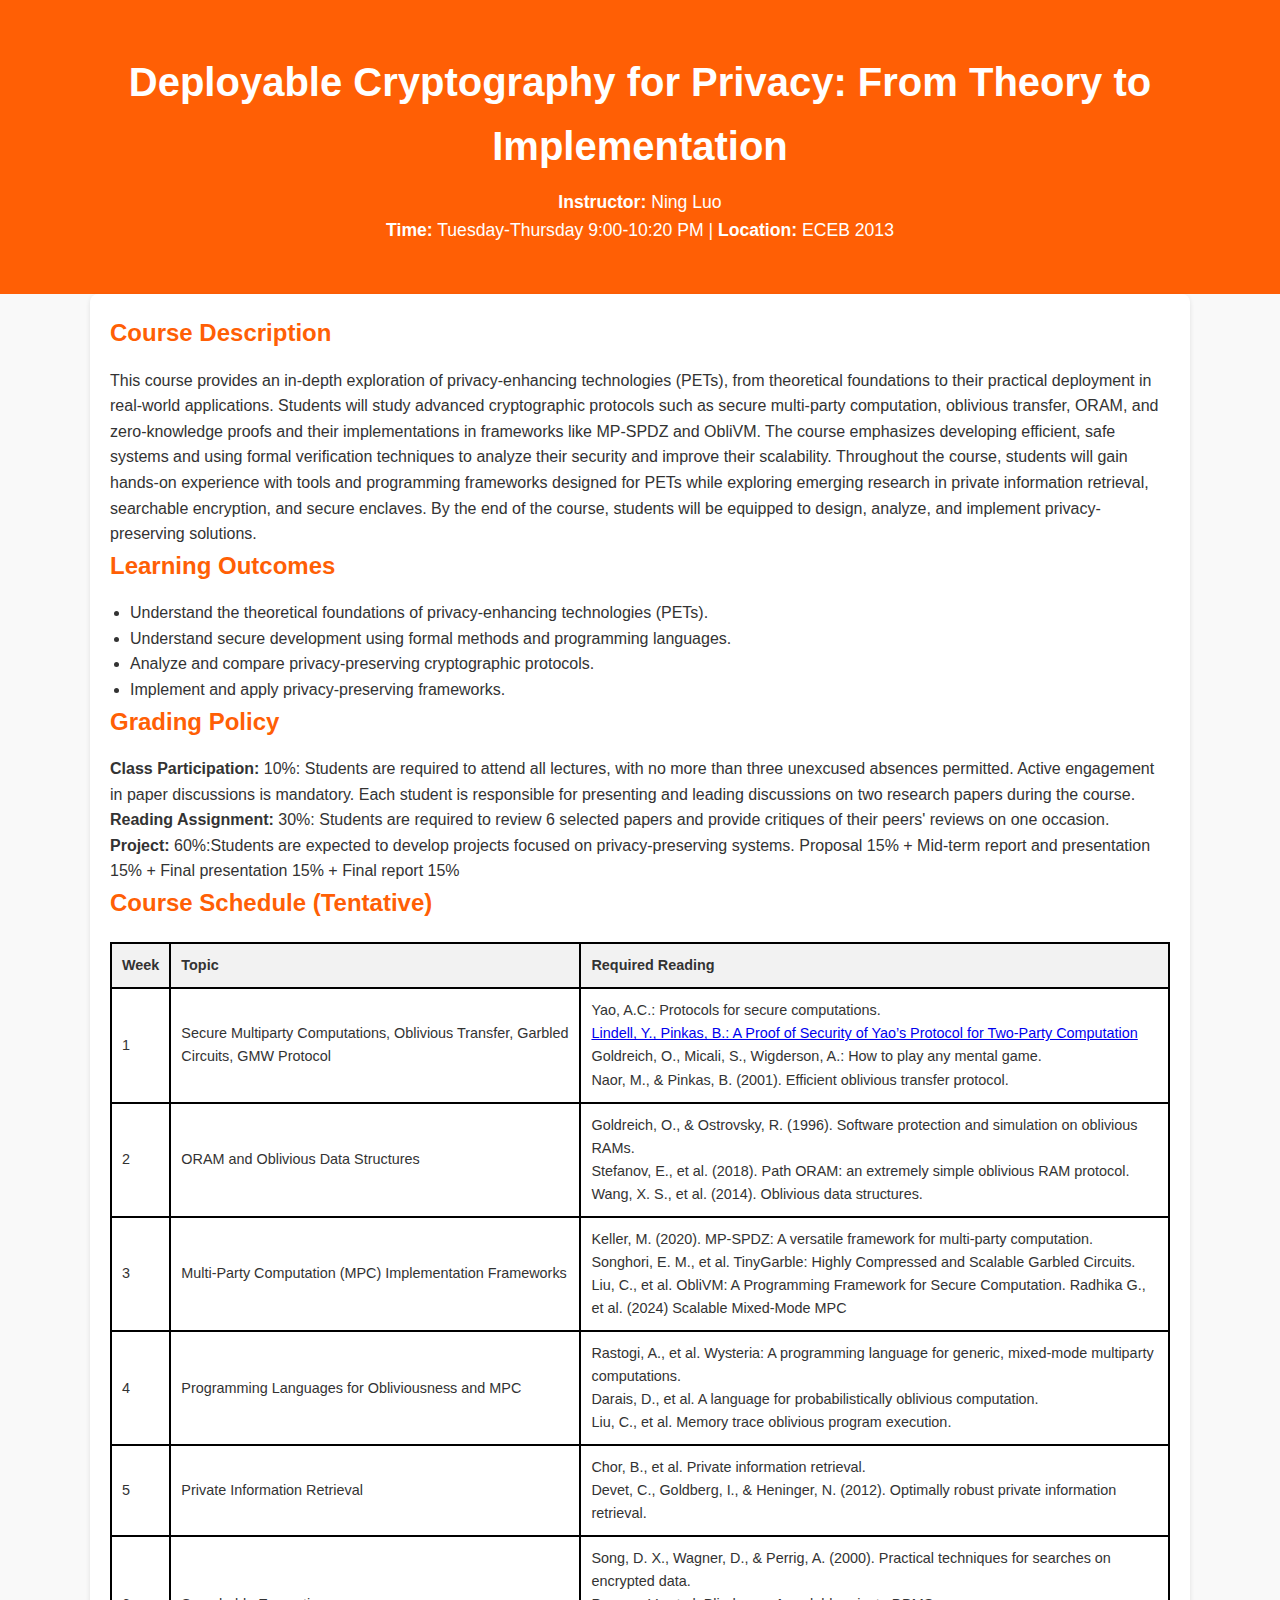
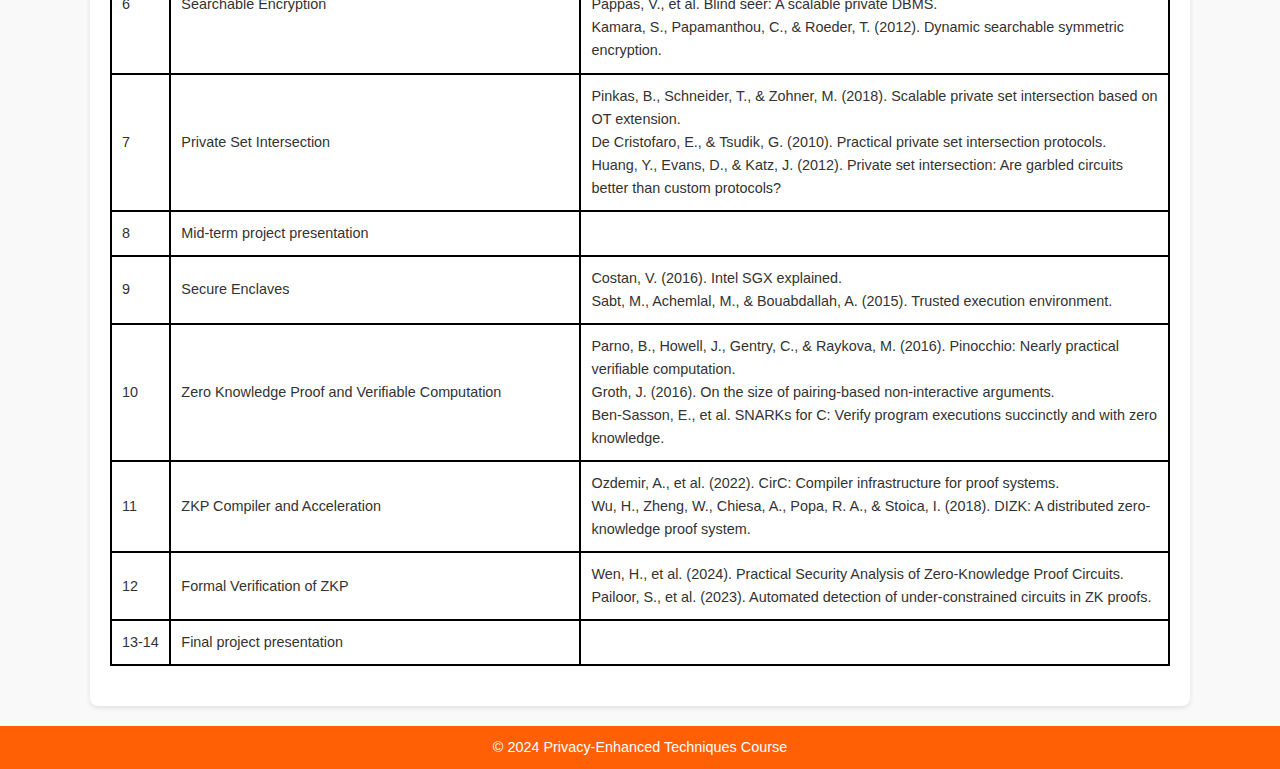
==== ece598/index.html @ b6d5e803 "paper" ====
<!DOCTYPE html>
<html lang="en">
<head>
    <meta charset="UTF-8">
    <meta name="viewport" content="width=device-width, initial-scale=1.0">
    <meta http-equiv="X-UA-Compatible" content="ie=edge">
    <title>Deployable Cryptography for Privacy: From Theory to Implementation</title>
    <style>
        * {
            margin: 0;
            padding: 0;
            box-sizing: border-box;
        }

        body {
            font-family: 'Roboto', sans-serif;
            background-color: #f9f9f9;
            line-height: 1.6;
            color: #333;
        }

        .container {
            max-width: 1100px;
            margin: auto;
            padding: 20px;
        }

        header {
            background-color: #FF5F05;
            color: #fff;
            padding: 30px 0;
            text-align: center;
        }

        header h1 {
            font-size: 2.5rem;
            margin-bottom: 10px;
        }

        header p {
            font-size: 1.1rem;
        }

        main {
            background: #fff;
            border-radius: 8px;
            box-shadow: 0px 2px 5px rgba(0, 0, 0, 0.1);
            padding: 20px;
            margin-top: 20px;
        }

        h2 {
            color: #FF5F05;
            margin-bottom: 15px;
        }

        ul {
            list-style-type: disc;
            margin-left: 20px;
        }

        .grading-scale {
            list-style-type: none;
        }

        .grading-scale li {
            font-weight: 500;
            margin-bottom: 5px;
        }

        table {
            width: 100%;
            border-collapse: collapse;
            margin: 20px 0;
            font-size: 0.9rem;
            border: 2px solid #000;
        }

        table th, table td {
            padding: 10px;
            text-align: left;
            border: 2px solid #000;
        }

        table th {
            background-color: #f2f2f2;
            font-weight: 700;
        }

        table tr:hover {
            background-color: #f9f9f9;
        }

        footer {
            background-color: #FF5F05;
            color: #fff;
            text-align: center;
            padding: 10px 0;
            margin-top: 20px;
        }

        footer p {
            margin: 0;
            font-size: 0.9rem;
        }
    </style>
</head>
<body>
    <header>
        <div class="container">
            <h1>Deployable Cryptography for Privacy: From Theory to Implementation</h1>
            <p><strong>Instructor:</strong> Ning Luo</p>
            <p><strong>Time:</strong> Tuesday-Thursday  9:00-10:20 PM | <strong>Location:</strong> ECEB 2013</p>
        </div>
    </header>

    <main class="container">
        <section class="description">
            <h2>Course Description</h2>
            <p>This course provides an in-depth exploration of privacy-enhancing technologies (PETs), from theoretical foundations to their practical deployment in real-world applications. Students will study advanced cryptographic protocols such as secure multi-party computation, oblivious transfer, ORAM, and zero-knowledge proofs and their implementations in frameworks like MP-SPDZ and ObliVM. The course emphasizes developing efficient, safe systems and using formal verification techniques to analyze their security and improve their scalability. Throughout the course, students will gain hands-on experience with tools and programming frameworks designed for PETs while exploring emerging research in private information retrieval, searchable encryption, and secure enclaves. By the end of the course, students will be equipped to design, analyze, and implement privacy-preserving solutions. </p>
        </section>

        <section class="learning-outcomes">
            <h2>Learning Outcomes</h2>
            <ul>
                <li>Understand the theoretical foundations of privacy-enhancing technologies (PETs).</li>
                <li>Understand secure development using formal methods and programming languages.</li>
                <li>Analyze and compare privacy-preserving cryptographic protocols.</li>
                <li>Implement and apply privacy-preserving frameworks.</li>
            </ul>
        </section>

        <section class="grading">
            <!-- 
            <ul class="grading-scale">
                <li><strong>A:</strong> ≥ 90%</li>
                <li><strong>B:</strong> 80% - 89%</li>
                <li><strong>C:</strong> 70% - 79%</li>
                <li><strong>D:</strong> 60% - 69%</li>
                <li><strong>F:</strong> &lt; 60%</li>
            </ul> -->
            <h2>Grading Policy</h2>
            <p><strong>Class Participation:</strong> 10%: Students are required to attend all lectures, with no more than three unexcused absences permitted. Active engagement in paper discussions is mandatory. Each student is responsible for presenting and leading discussions on two research papers during the course. <br>
            <strong>Reading Assignment:</strong> 30%: Students are required to review 6 selected papers and provide critiques of their peers' reviews on one occasion. <br>
            <strong>Project:</strong> 60%:Students are expected to develop projects focused on privacy-preserving systems. Proposal 15% + Mid-term report and presentation 15% + Final presentation 15% + Final report 15%<br>
            <!-- <strong>:</strong> 20%</p> -->
        </section>

        <section class="schedule">
            <h2>Course Schedule (Tentative)</h2>
            <table>
                <thead>
                    <tr>
                        <th>Week</th>
                        <th>Topic</th>
                        <th>Required Reading</th>
                    </tr>
                </thead>
                <tbody>
                    <tr>
                        <td>1</td>
                        <td>Secure Multiparty Computations, Oblivious Transfer, Garbled Circuits, GMW Protocol</td>
                        <td> 
                            Yao, A.C.: Protocols for secure computations.<br>
                           <a href="https://link.springer.com/article/10.1007/s00145-008-9036-8#citeas">  Lindell, Y., Pinkas, B.: A Proof of Security of Yao’s Protocol for Two-Party Computation </a> <br>
                            Goldreich, O., Micali, S., Wigderson, A.: How to play any mental game.<br>
                            Naor, M., & Pinkas, B. (2001). Efficient oblivious transfer protocol.
                        </td>
                    </tr>
                    <tr>
                        <td>2</td>
                        <td>ORAM and Oblivious Data Structures</td>
                        <td>
                            Goldreich, O., & Ostrovsky, R. (1996). Software protection and simulation on oblivious RAMs.<br>
                            Stefanov, E., et al. (2018). Path ORAM: an extremely simple oblivious RAM protocol.<br>
                            Wang, X. S., et al. (2014). Oblivious data structures.
                        </td>
                    </tr>
                    <tr>
                        <td>3</td>
                        <td>Multi-Party Computation (MPC) Implementation Frameworks</td>
                        <td>
                            Keller, M. (2020). MP-SPDZ: A versatile framework for multi-party computation.<br>
                            Songhori, E. M., et al. TinyGarble: Highly Compressed and Scalable Garbled Circuits.<br>
                            Liu, C., et al. ObliVM: A Programming Framework for Secure Computation.
                            Radhika G., et al. (2024) Scalable Mixed-Mode MPC

                        </td>
                    </tr>
                    <tr>
                        <td>4</td>
                        <td>Programming Languages for Obliviousness and MPC</td>
                        <td>
                            Rastogi, A., et al. Wysteria: A programming language for generic, mixed-mode multiparty computations.<br>
                            Darais, D., et al. A language for probabilistically oblivious computation.<br>
                            Liu, C., et al. Memory trace oblivious program execution.
                        </td>
                    </tr>
                    <tr>
                        <td>5</td>
                        <td>Private Information Retrieval</td>
                        <td>
                            Chor, B., et al. Private information retrieval.<br>
                            Devet, C., Goldberg, I., & Heninger, N. (2012). Optimally robust private information retrieval.
                        </td>
                    </tr>
                    <tr>
                        <td>6</td>
                        <td>Searchable Encryption</td>
                        <td>
                            Song, D. X., Wagner, D., & Perrig, A. (2000). Practical techniques for searches on encrypted data.<br>
                            Pappas, V., et al. Blind seer: A scalable private DBMS.<br>
                            Kamara, S., Papamanthou, C., & Roeder, T. (2012). Dynamic searchable symmetric encryption.
                        </td>
                    </tr>
                    <tr>
                        <td>7</td>
                        <td>Private Set Intersection</td>
                        <td>
                            Pinkas, B., Schneider, T., & Zohner, M. (2018). Scalable private set intersection based on OT extension.<br>
                            De Cristofaro, E., & Tsudik, G. (2010). Practical private set intersection protocols.<br>
                            Huang, Y., Evans, D., & Katz, J. (2012). Private set intersection: Are garbled circuits better than custom protocols?
                        </td>
                    </tr>
                    <tr>
                        <td>8</td>
                        <td>Mid-term project presentation</td>
                        <td></td>
                    </tr>
                    <tr>
                        <td>9</td>
                        <td>Secure Enclaves</td>
                        <td>
                            Costan, V. (2016). Intel SGX explained.<br>
                            Sabt, M., Achemlal, M., & Bouabdallah, A. (2015). Trusted execution environment.
                        </td>
                    </tr>
                    <tr>
                        <td>10</td>
                        <td>Zero Knowledge Proof and Verifiable Computation</td>
                        <td>
                            Parno, B., Howell, J., Gentry, C., & Raykova, M. (2016). Pinocchio: Nearly practical verifiable computation.<br>
                            Groth, J. (2016). On the size of pairing-based non-interactive arguments.<br>
                            Ben-Sasson, E., et al. SNARKs for C: Verify program executions succinctly and with zero knowledge.
                        </td>
                    </tr>
                    <tr>
                        <td>11</td>
                        <td>ZKP Compiler and Acceleration</td>
                        <td>
                            Ozdemir, A., et al. (2022). CirC: Compiler infrastructure for proof systems.<br>
                            Wu, H., Zheng, W., Chiesa, A., Popa, R. A., & Stoica, I. (2018). DIZK: A distributed zero-knowledge proof system.
                        </td>
                    </tr>
                    <tr>
                        <td>12</td>
                        <td>Formal Verification of ZKP</td>
                        <td>
                            Wen, H., et al. (2024). Practical Security Analysis of Zero-Knowledge Proof Circuits.<br>
                            Pailoor, S., et al. (2023). Automated detection of under-constrained circuits in ZK proofs.
                        </td>
                    </tr>
                    <tr>
                        <td>13-14</td>
                        <td>Final project presentation</td>
                        <td></td>
                    </tr>
                </tbody>
            </table>
        </section>
    </main>

    <footer>
        <p>&copy; 2024 Privacy-Enhanced Techniques Course</p>
    </footer>
</body>
</html>
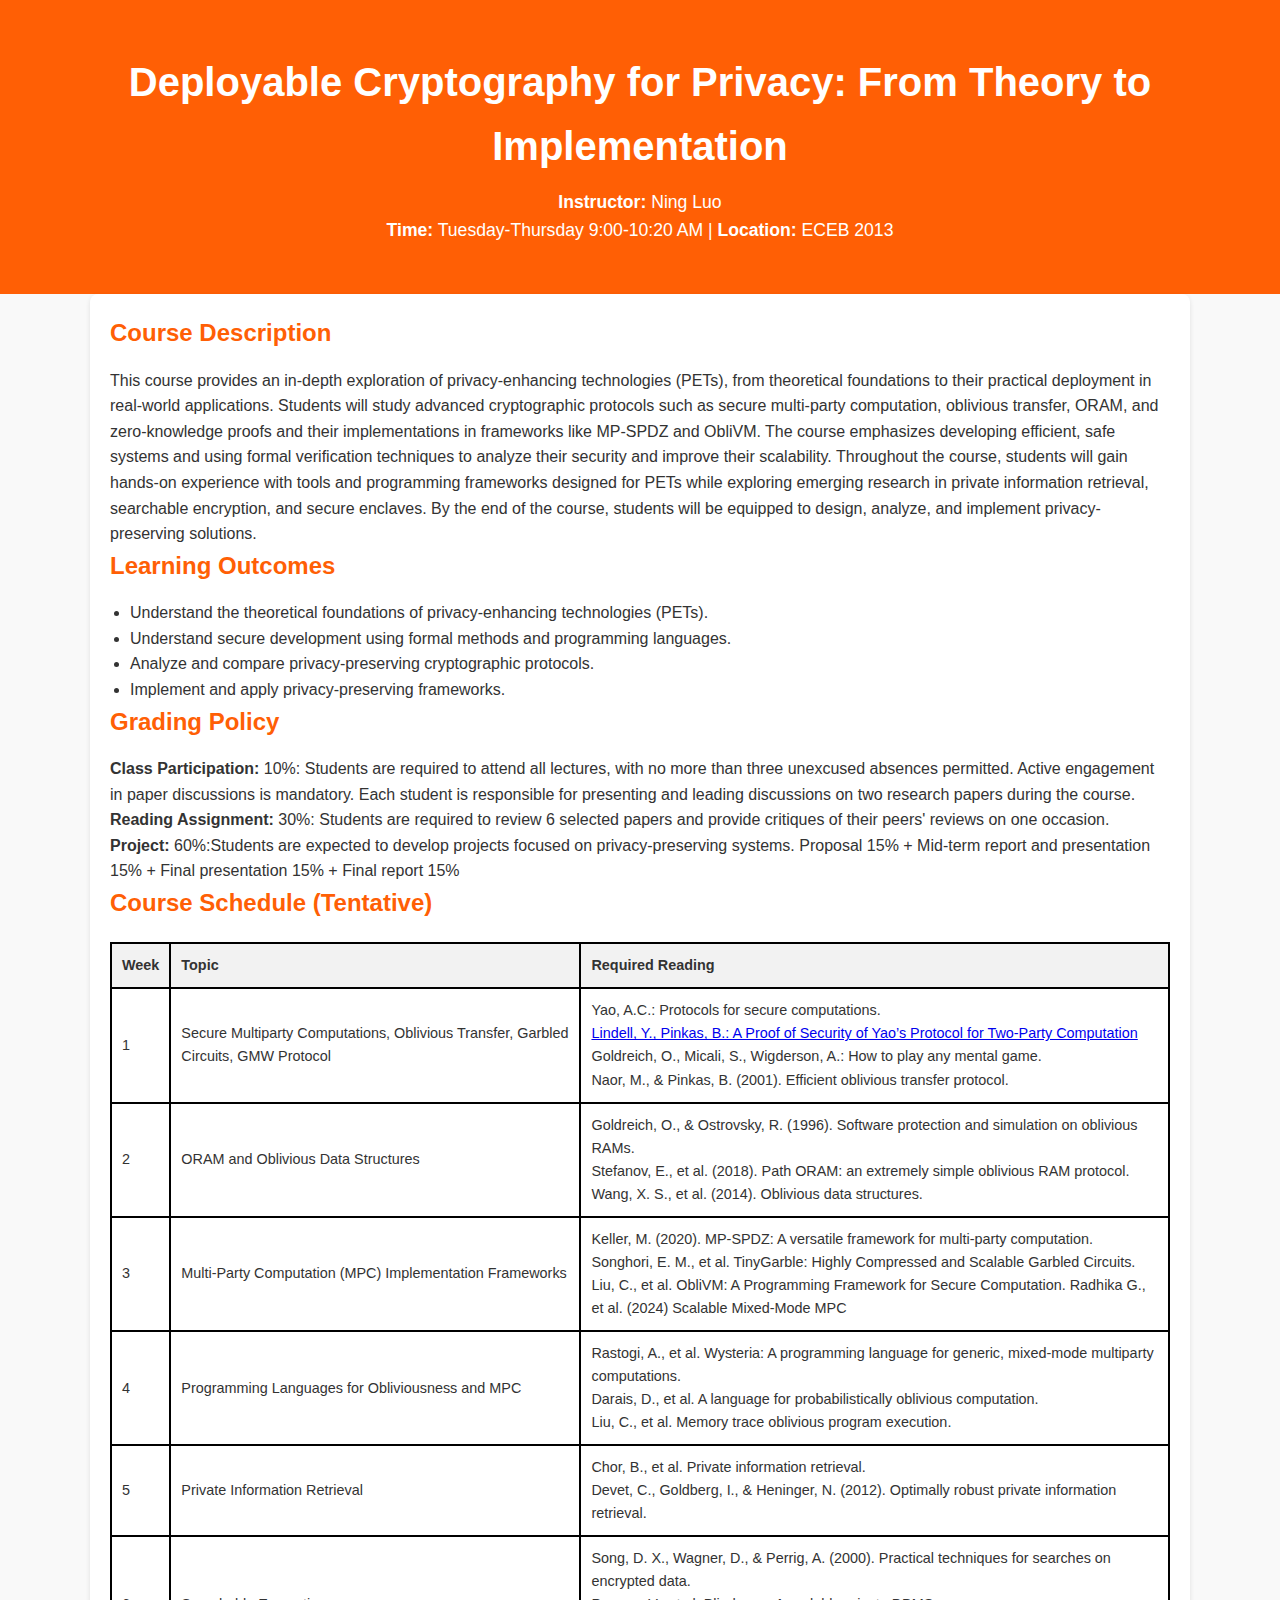
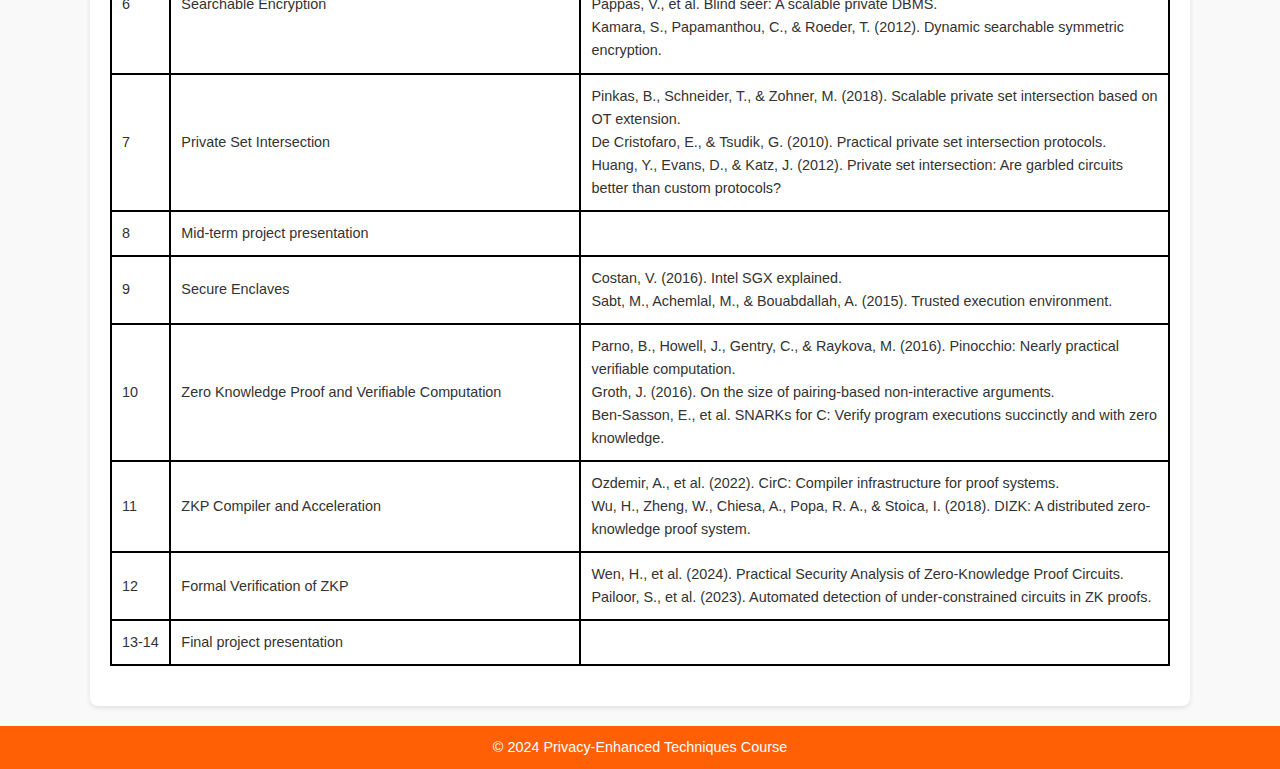
==== commit 6786bfc6: "time" ====
--- a/ece598/index.html
+++ b/ece598/index.html
@@ -110,7 +110,7 @@
         <div class="container">
             <h1>Deployable Cryptography for Privacy: From Theory to Implementation</h1>
             <p><strong>Instructor:</strong> Ning Luo</p>
-            <p><strong>Time:</strong> Tuesday-Thursday  9:00-10:20 PM | <strong>Location:</strong> ECEB 2013</p>
+            <p><strong>Time:</strong> Tuesday-Thursday  9:00-10:20 AM | <strong>Location:</strong> ECEB 2013</p>
         </div>
     </header>
 
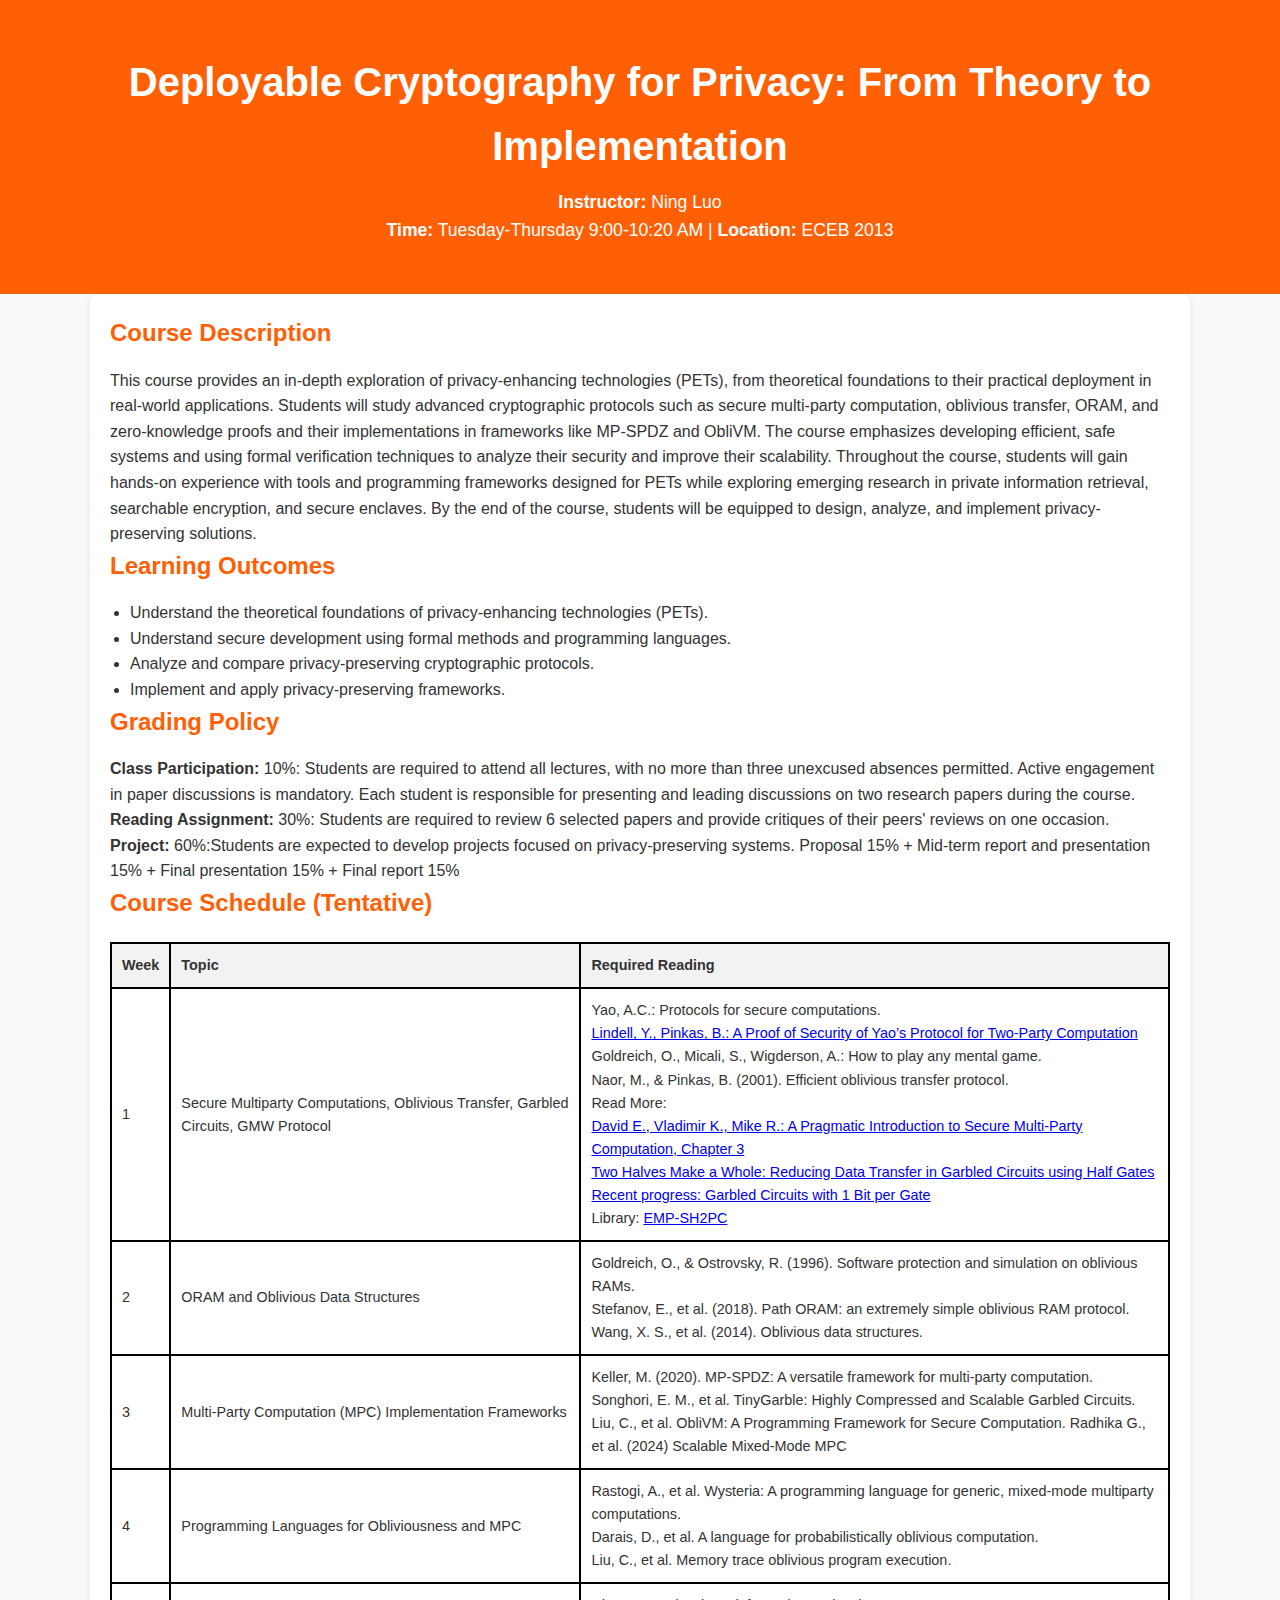
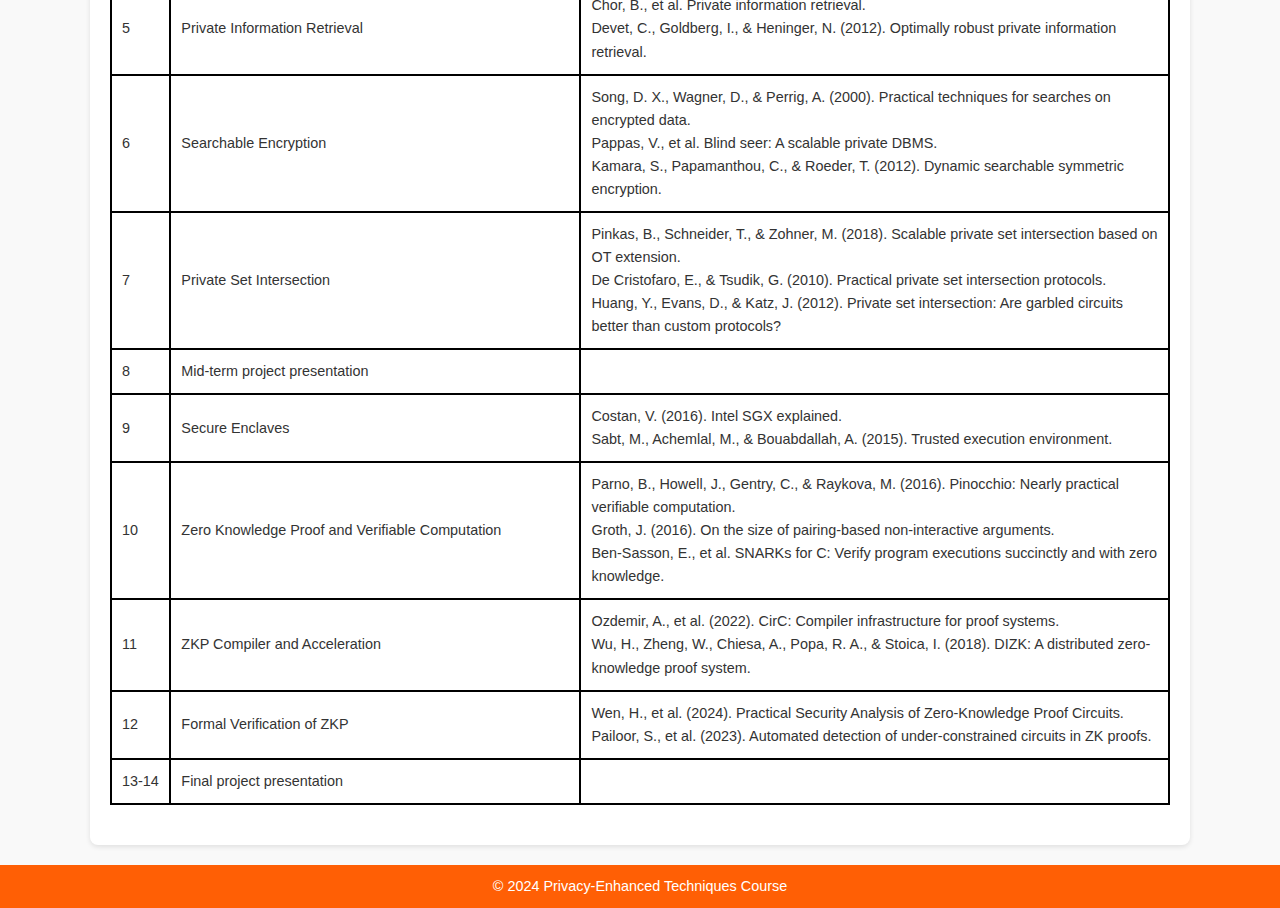
==== commit d0dda08f: "papers" ====
--- a/ece598/index.html
+++ b/ece598/index.html
@@ -164,7 +164,14 @@
                             Yao, A.C.: Protocols for secure computations.<br>
                            <a href="https://link.springer.com/article/10.1007/s00145-008-9036-8#citeas">  Lindell, Y., Pinkas, B.: A Proof of Security of Yao’s Protocol for Two-Party Computation </a> <br>
                             Goldreich, O., Micali, S., Wigderson, A.: How to play any mental game.<br>
-                            Naor, M., & Pinkas, B. (2001). Efficient oblivious transfer protocol.
+                            Naor, M., & Pinkas, B. (2001). Efficient oblivious transfer protocol. <br>
+                        Read More: <br> 
+                        <a href="https://web.archive.org/web/20240812213844/https://securecomputation.org/docs/pragmaticmpc.pdf">  David E.,  Vladimir K., Mike R.: A Pragmatic Introduction to
+                            Secure Multi-Party Computation, Chapter 3</a> <br>
+                            <a href="https://eprint.iacr.org/2014/756"> Two Halves Make a Whole: Reducing Data Transfer in Garbled Circuits using Half Gates </a><br>
+                            <a href="https://eprint.iacr.org/2024/1988.pdf"> Recent progress: Garbled Circuits with 1 Bit per Gate </a> <br>
+                        Library:  <a href="https://github.com/emp-toolkit/emp-sh2pc"> EMP-SH2PC </a>
+        
                         </td>
                     </tr>
                     <tr>
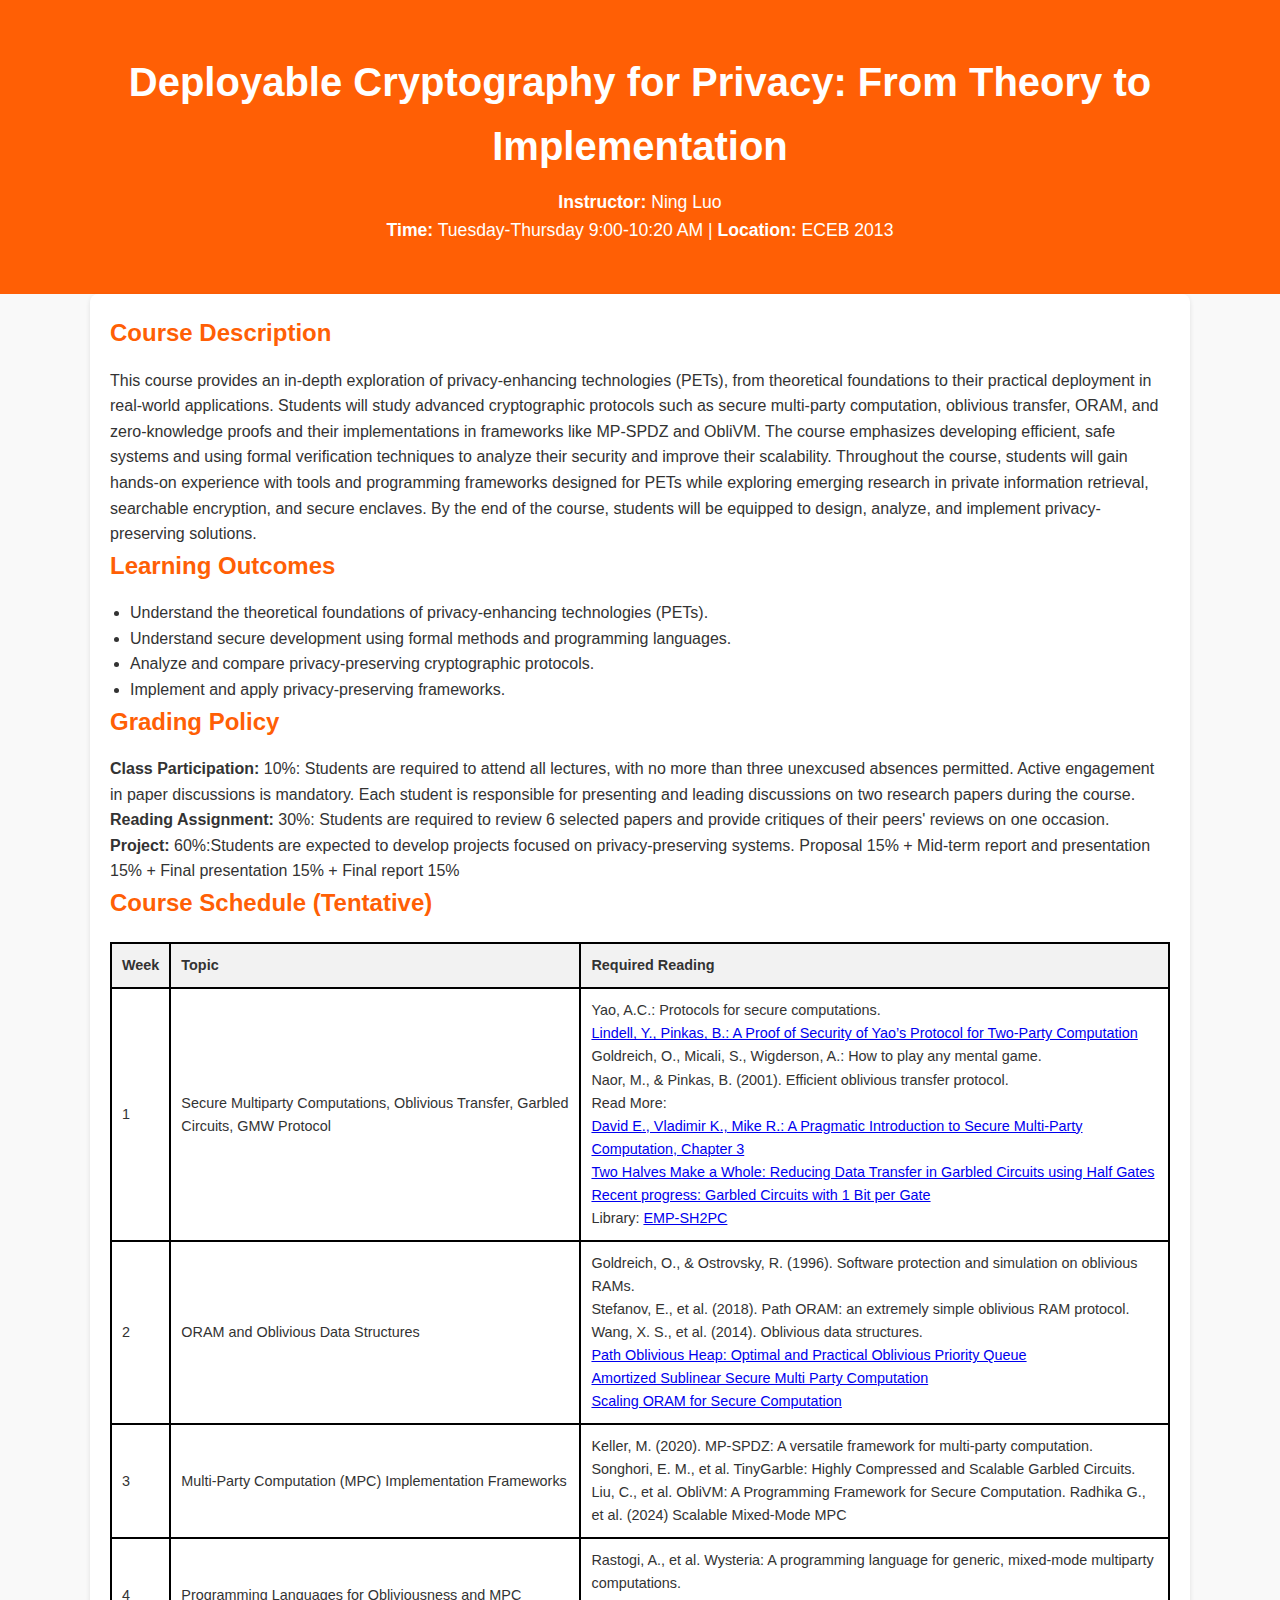
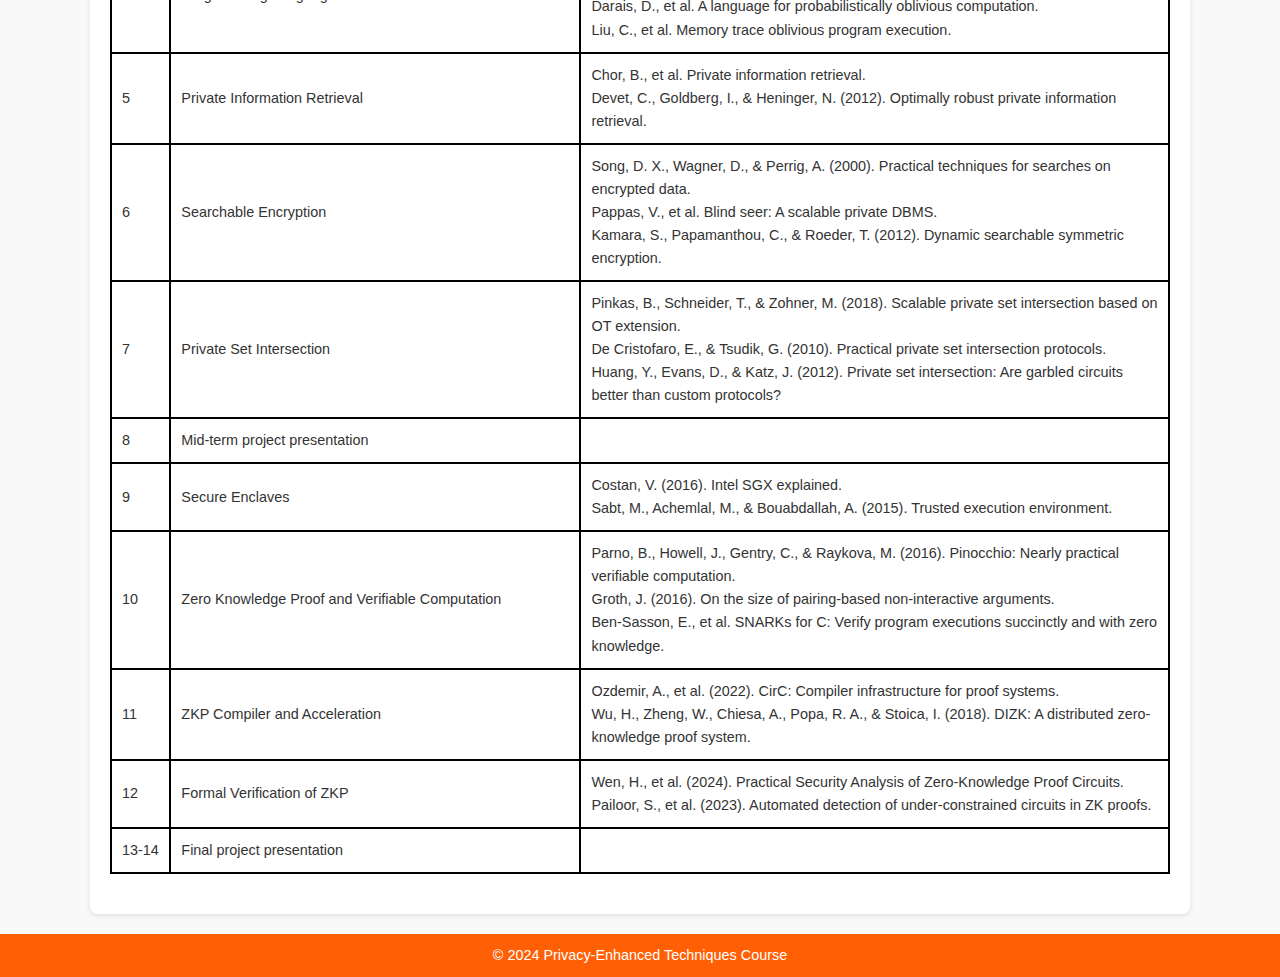
==== commit a7f49ef5: "oram" ====
--- a/ece598/index.html
+++ b/ece598/index.html
@@ -180,7 +180,12 @@
                         <td>
                             Goldreich, O., & Ostrovsky, R. (1996). Software protection and simulation on oblivious RAMs.<br>
                             Stefanov, E., et al. (2018). Path ORAM: an extremely simple oblivious RAM protocol.<br>
-                            Wang, X. S., et al. (2014). Oblivious data structures.
+                            Wang, X. S., et al. (2014). Oblivious data structures. <br>
+                        <a href="https://eprint.iacr.org/2019/274.pdf "> Path Oblivious Heap: Optimal and Practical Oblivious Priority
+                            Queue </a> <br>
+                            <a href="https://www.cs.umd.edu/~jkatz/papers/oram.pdf"> Amortized Sublinear Secure Multi Party Computation </a> <br>
+                        <a href="https://eprint.iacr.org/2017/827.pdf"> Scaling ORAM for Secure Computation </a>
+
                         </td>
                     </tr>
                     <tr>
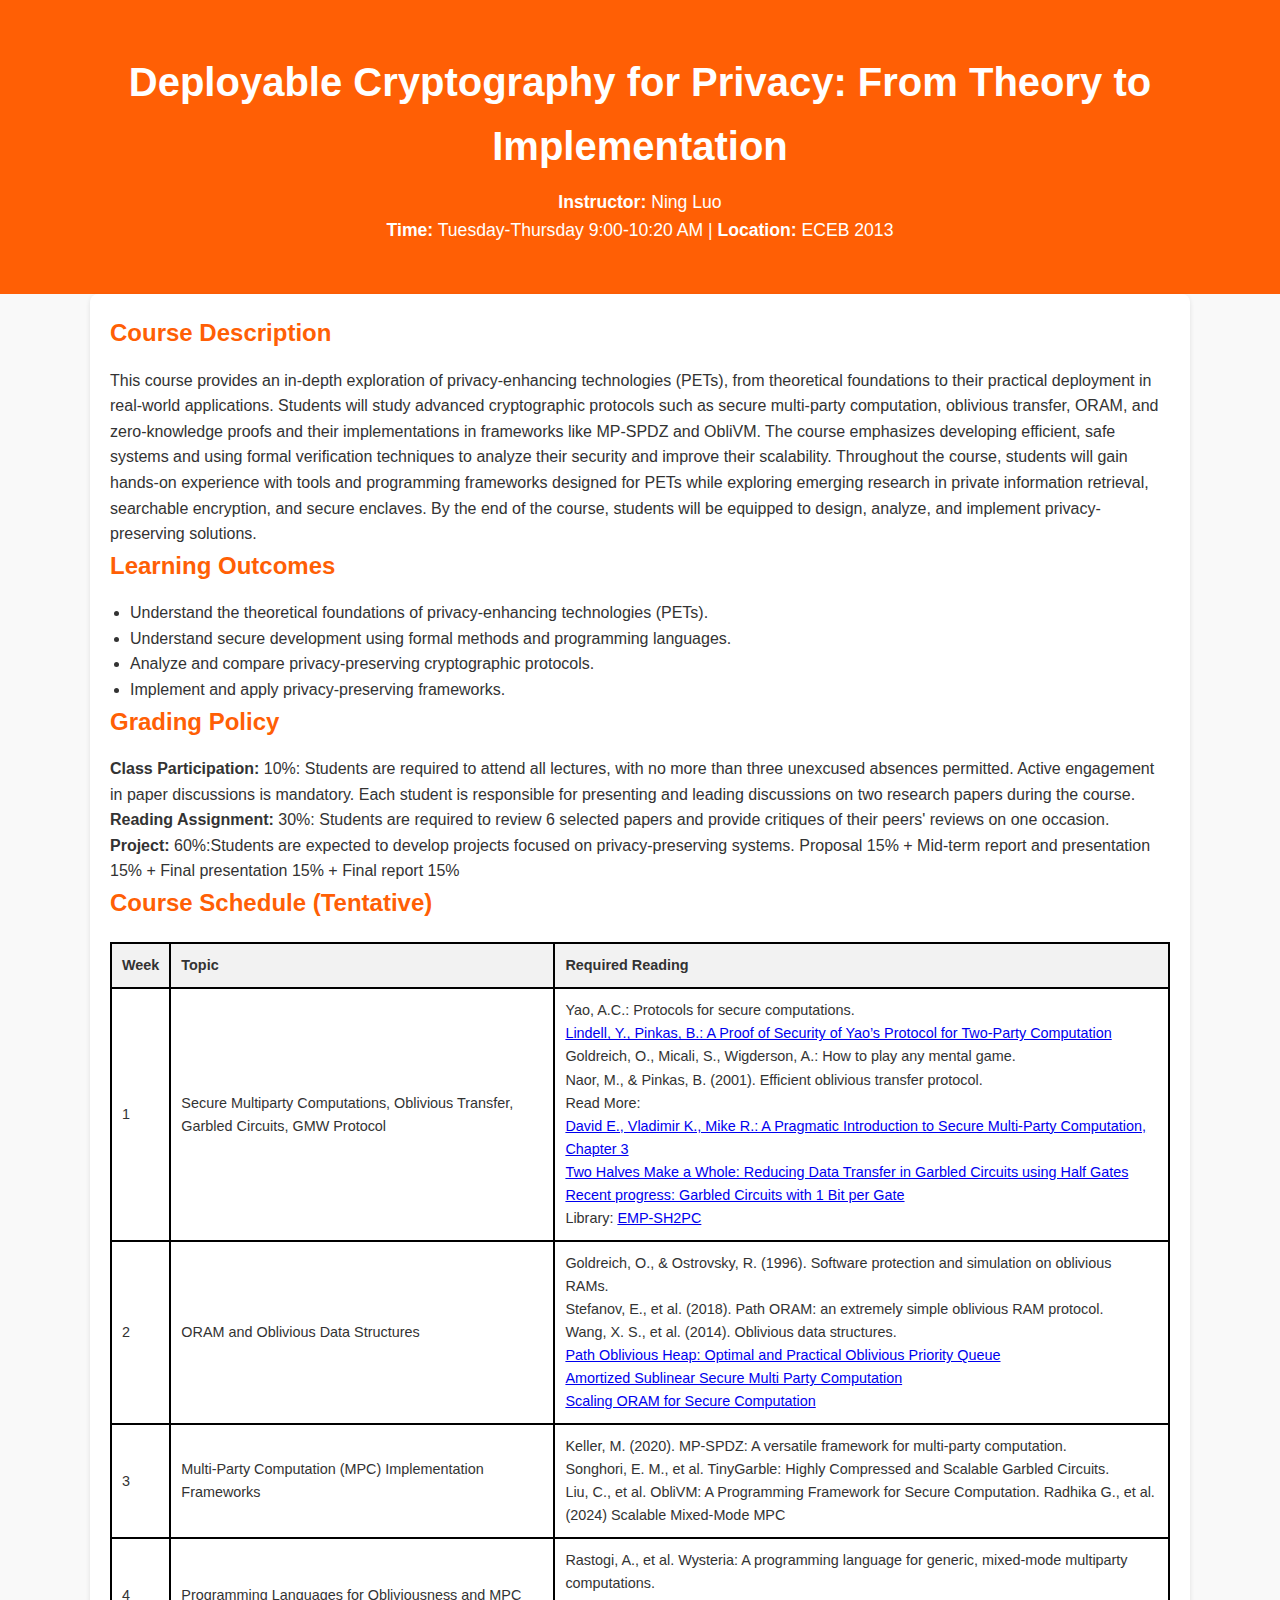
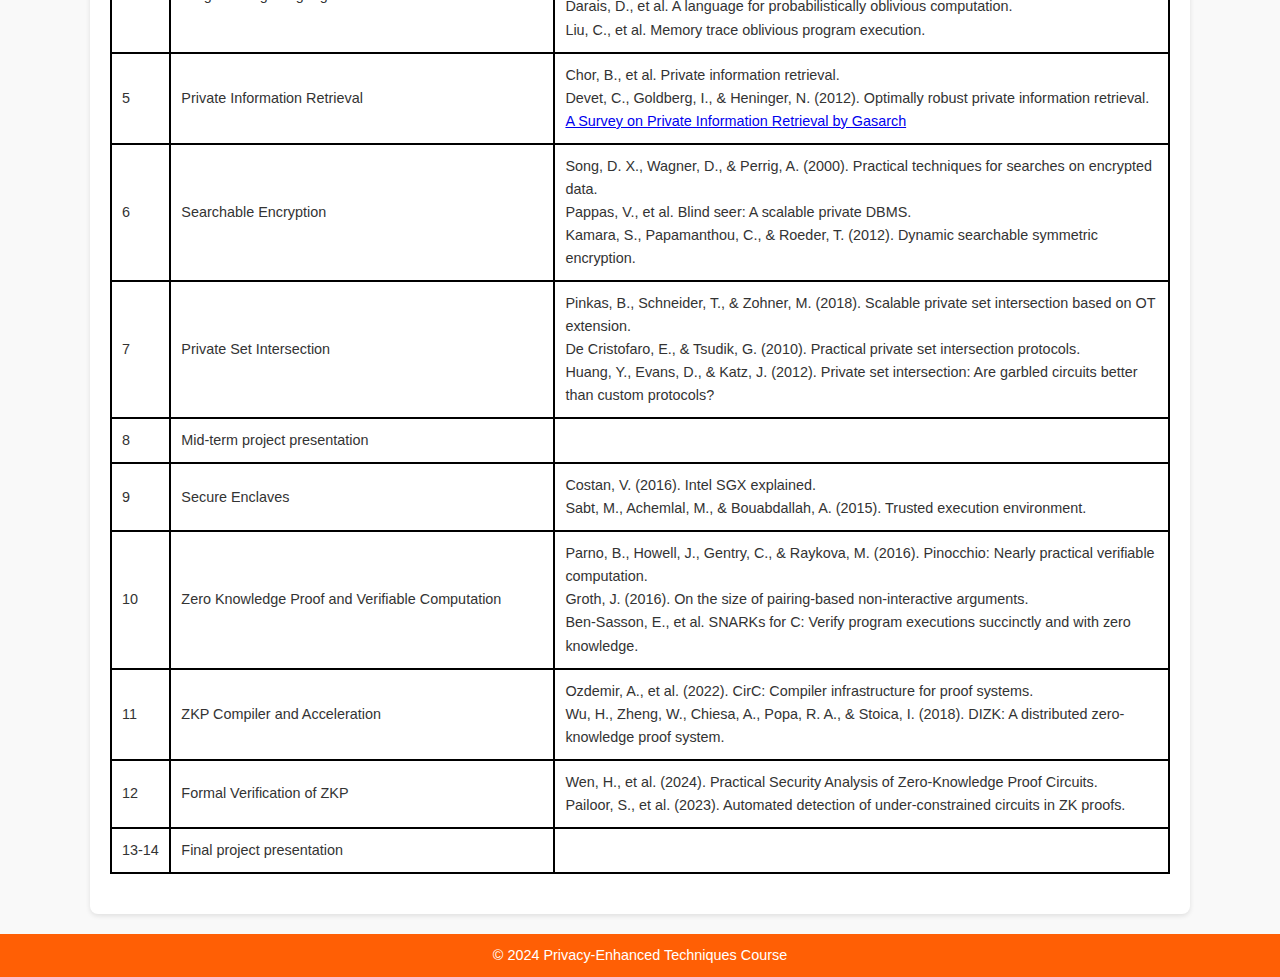
==== commit f2b20223: "header" ====
--- a/ece598/index.html
+++ b/ece598/index.html
@@ -214,6 +214,7 @@
                         <td>
                             Chor, B., et al. Private information retrieval.<br>
                             Devet, C., Goldberg, I., & Heninger, N. (2012). Optimally robust private information retrieval.
+                           <a href="https://www.cs.umd.edu/~gasarch/TOPICS/pir/pir.html"> A Survey on Private Information Retrieval by Gasarch</a>
                         </td>
                     </tr>
                     <tr>
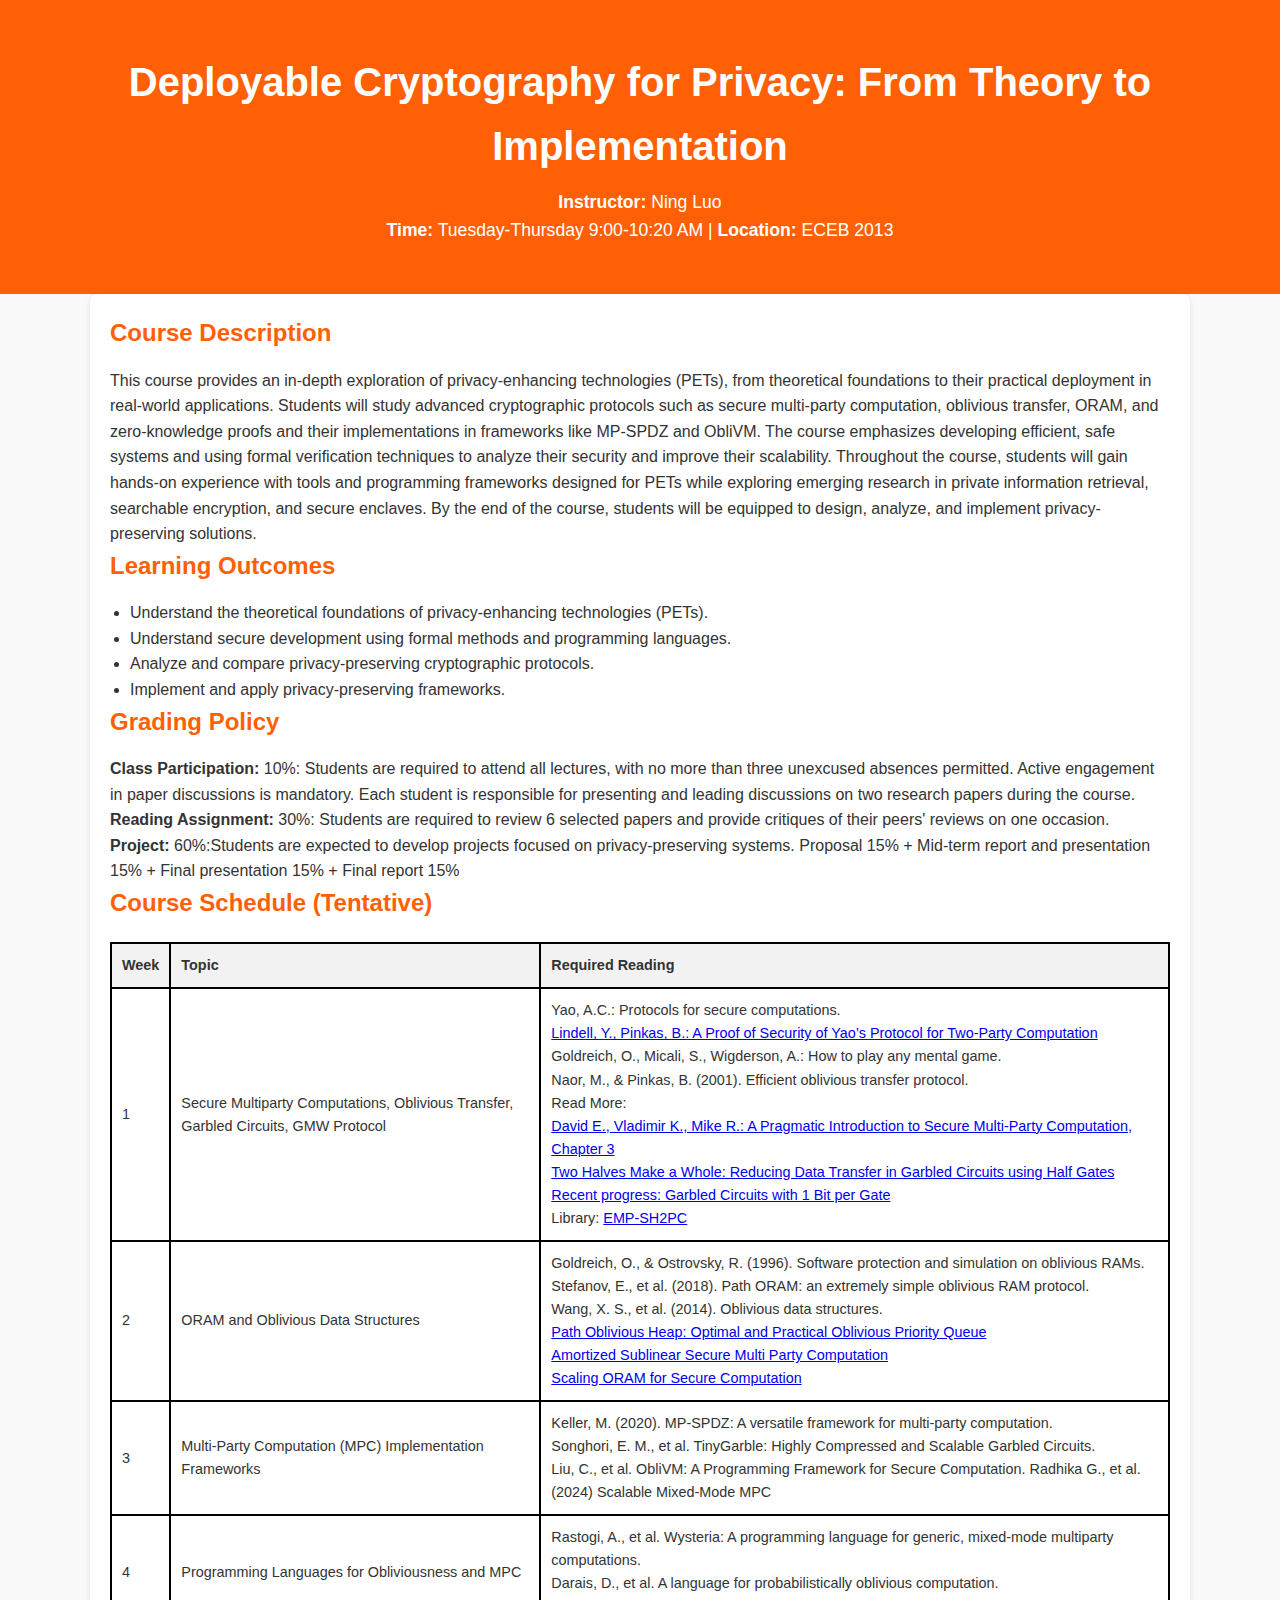
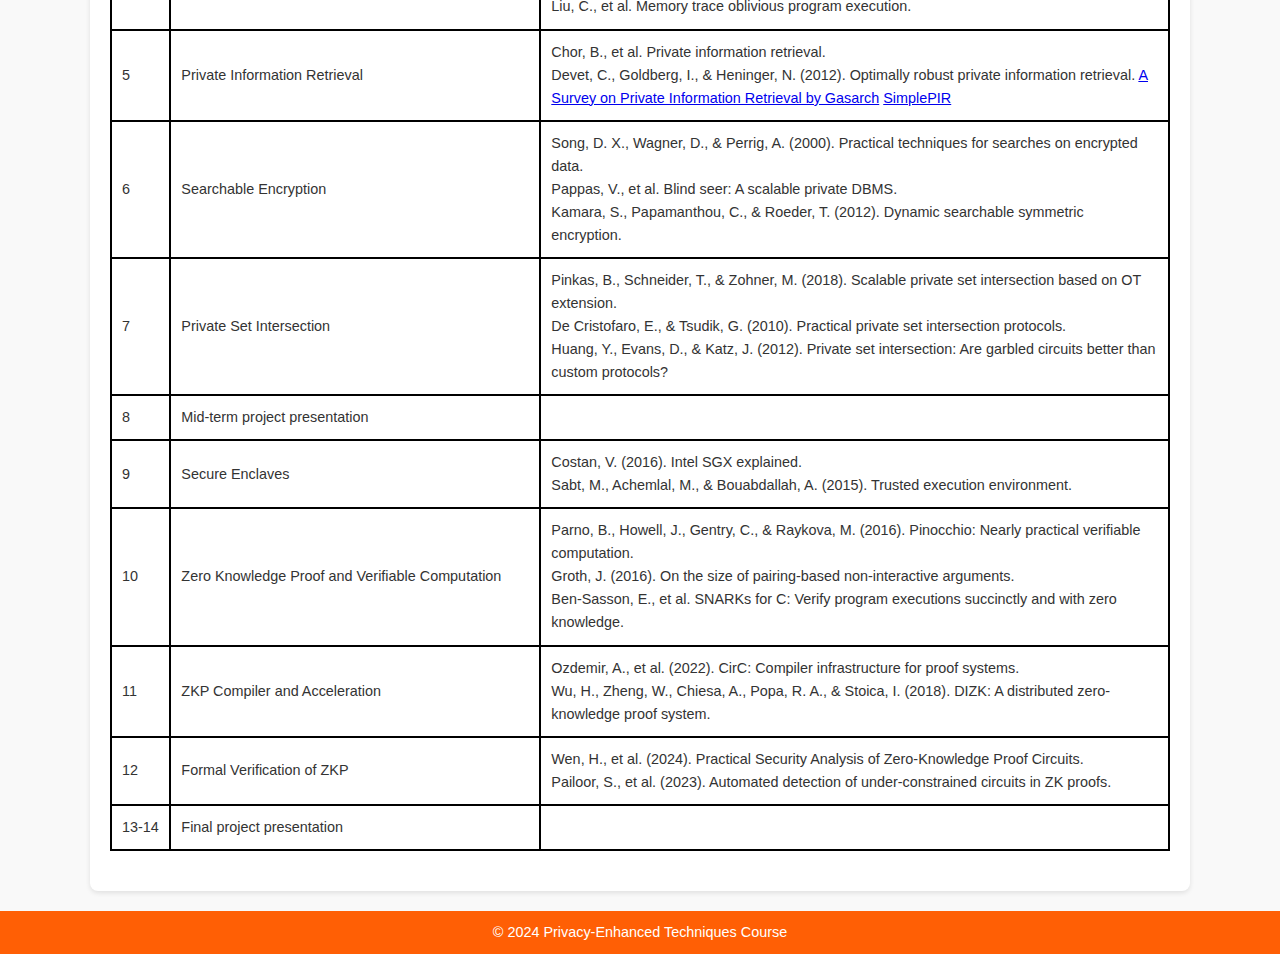
==== commit c48f2954: "simplePIR" ====
--- a/ece598/index.html
+++ b/ece598/index.html
@@ -215,6 +215,7 @@
                             Chor, B., et al. Private information retrieval.<br>
                             Devet, C., Goldberg, I., & Heninger, N. (2012). Optimally robust private information retrieval.
                            <a href="https://www.cs.umd.edu/~gasarch/TOPICS/pir/pir.html"> A Survey on Private Information Retrieval by Gasarch</a>
+                           <a href="https://eprint.iacr.org/2022/949"> SimplePIR </a>
                         </td>
                     </tr>
                     <tr>
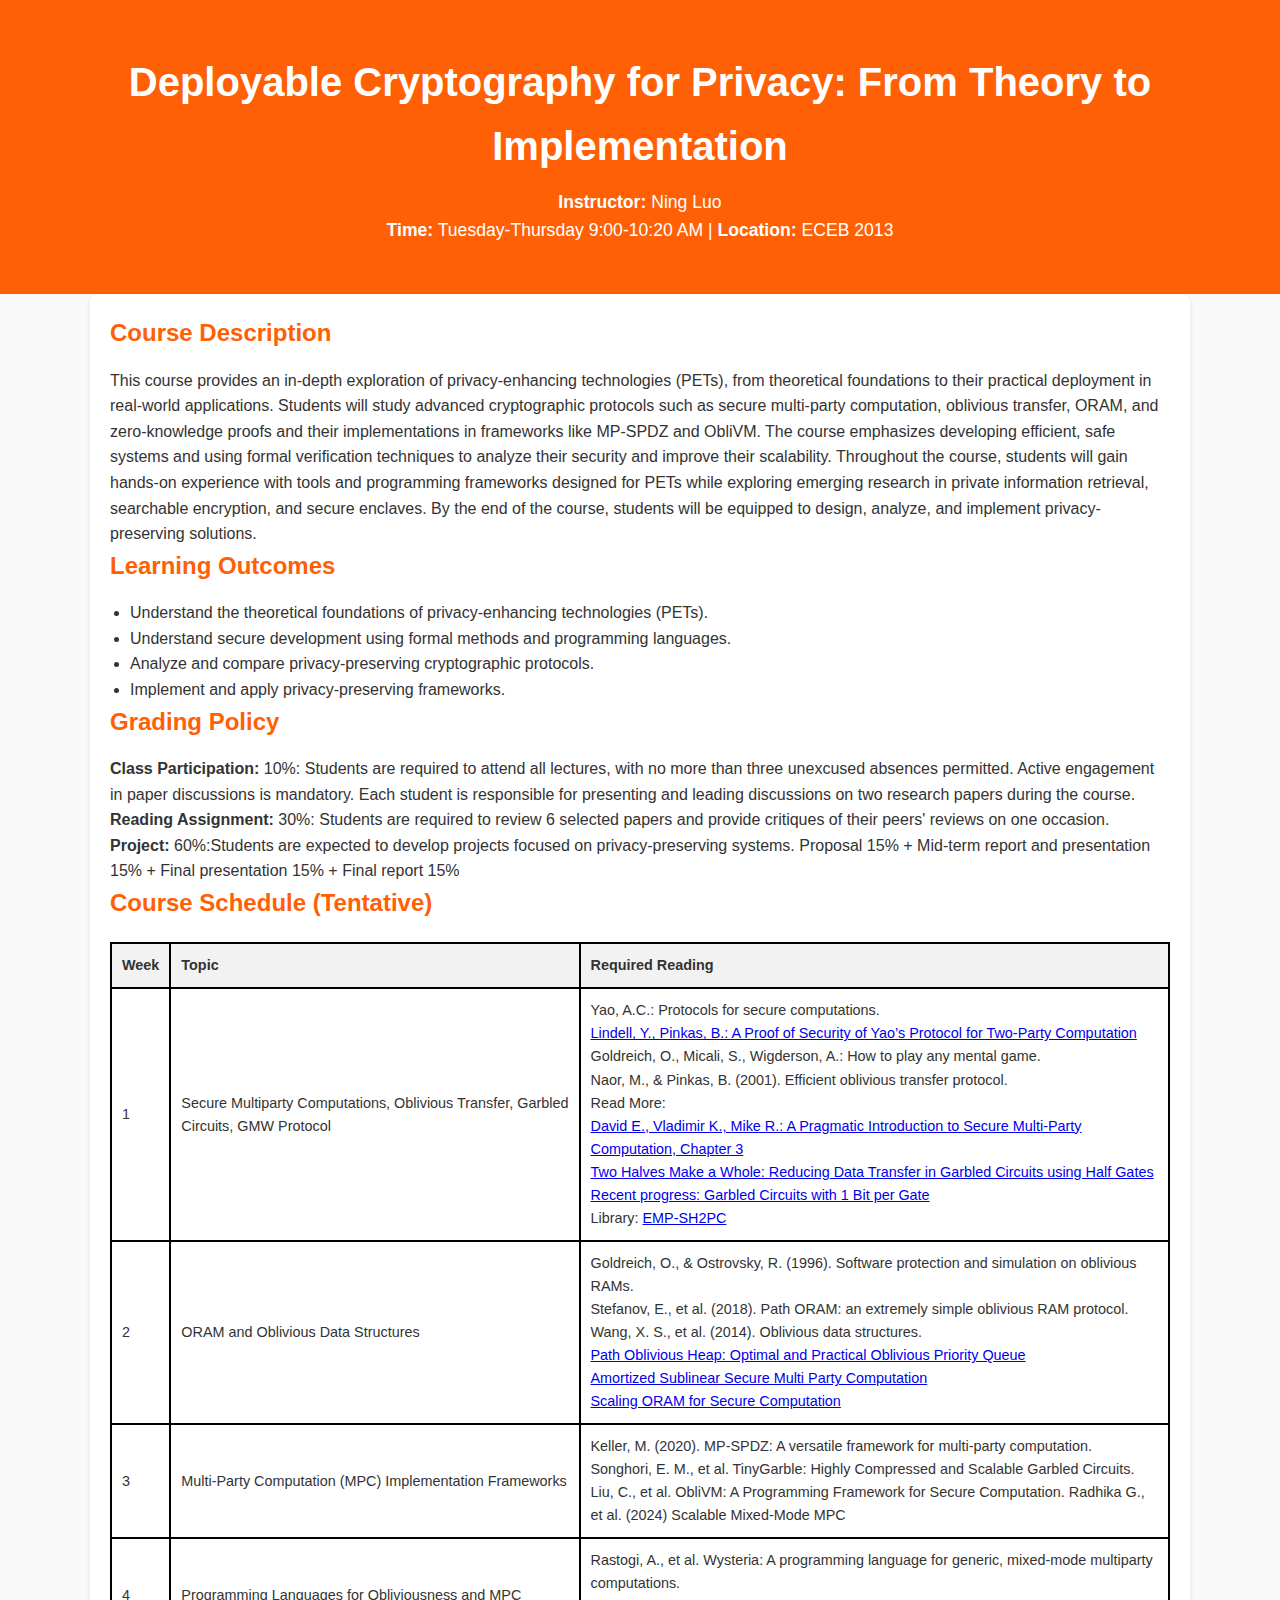
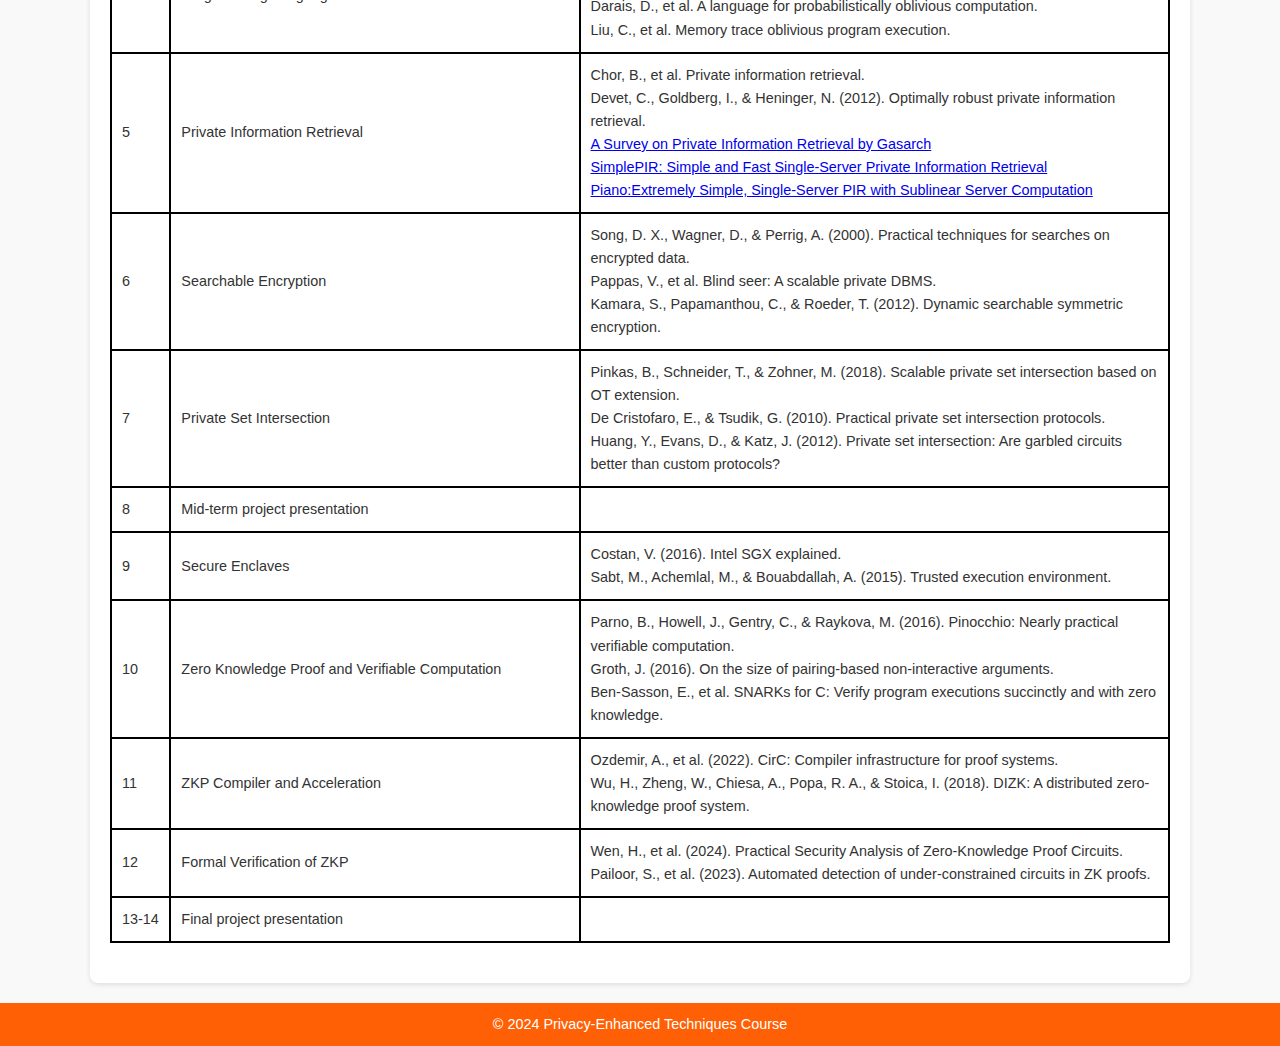
==== commit a58dbc9e: "simplePIR" ====
--- a/ece598/index.html
+++ b/ece598/index.html
@@ -213,9 +213,11 @@
                         <td>Private Information Retrieval</td>
                         <td>
                             Chor, B., et al. Private information retrieval.<br>
-                            Devet, C., Goldberg, I., & Heninger, N. (2012). Optimally robust private information retrieval.
-                           <a href="https://www.cs.umd.edu/~gasarch/TOPICS/pir/pir.html"> A Survey on Private Information Retrieval by Gasarch</a>
-                           <a href="https://eprint.iacr.org/2022/949"> SimplePIR </a>
+                            Devet, C., Goldberg, I., & Heninger, N. (2012). Optimally robust private information retrieval.<br>
+                           <a href="https://www.cs.umd.edu/~gasarch/TOPICS/pir/pir.html"> A Survey on Private Information Retrieval by Gasarch</a><br>
+                           <a href="https://eprint.iacr.org/2022/949"> SimplePIR: Simple and Fast Single-Server Private Information Retrieval  </a><br>
+                           <a href="https://eprint.iacr.org/2023/452"> Piano:Extremely Simple, Single-Server PIR with Sublinear Server Computation </a>
+
                         </td>
                     </tr>
                     <tr>
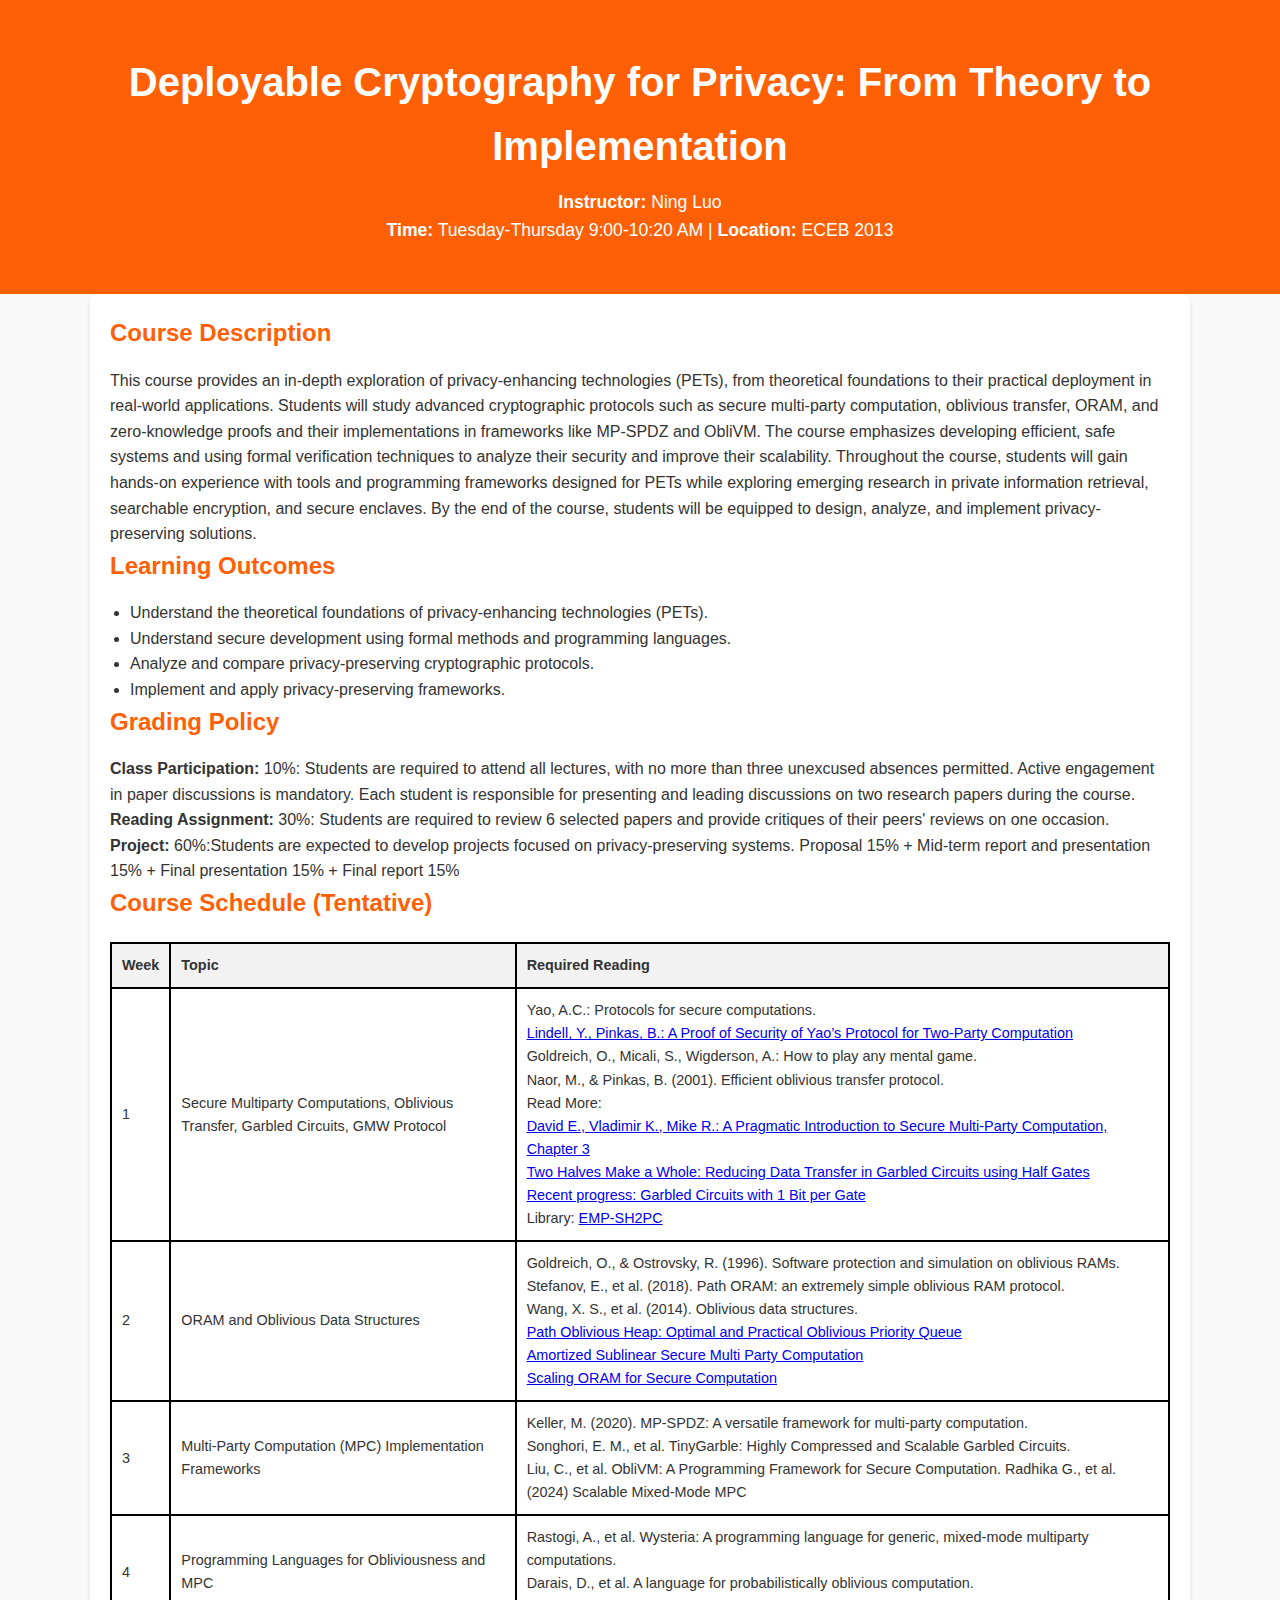
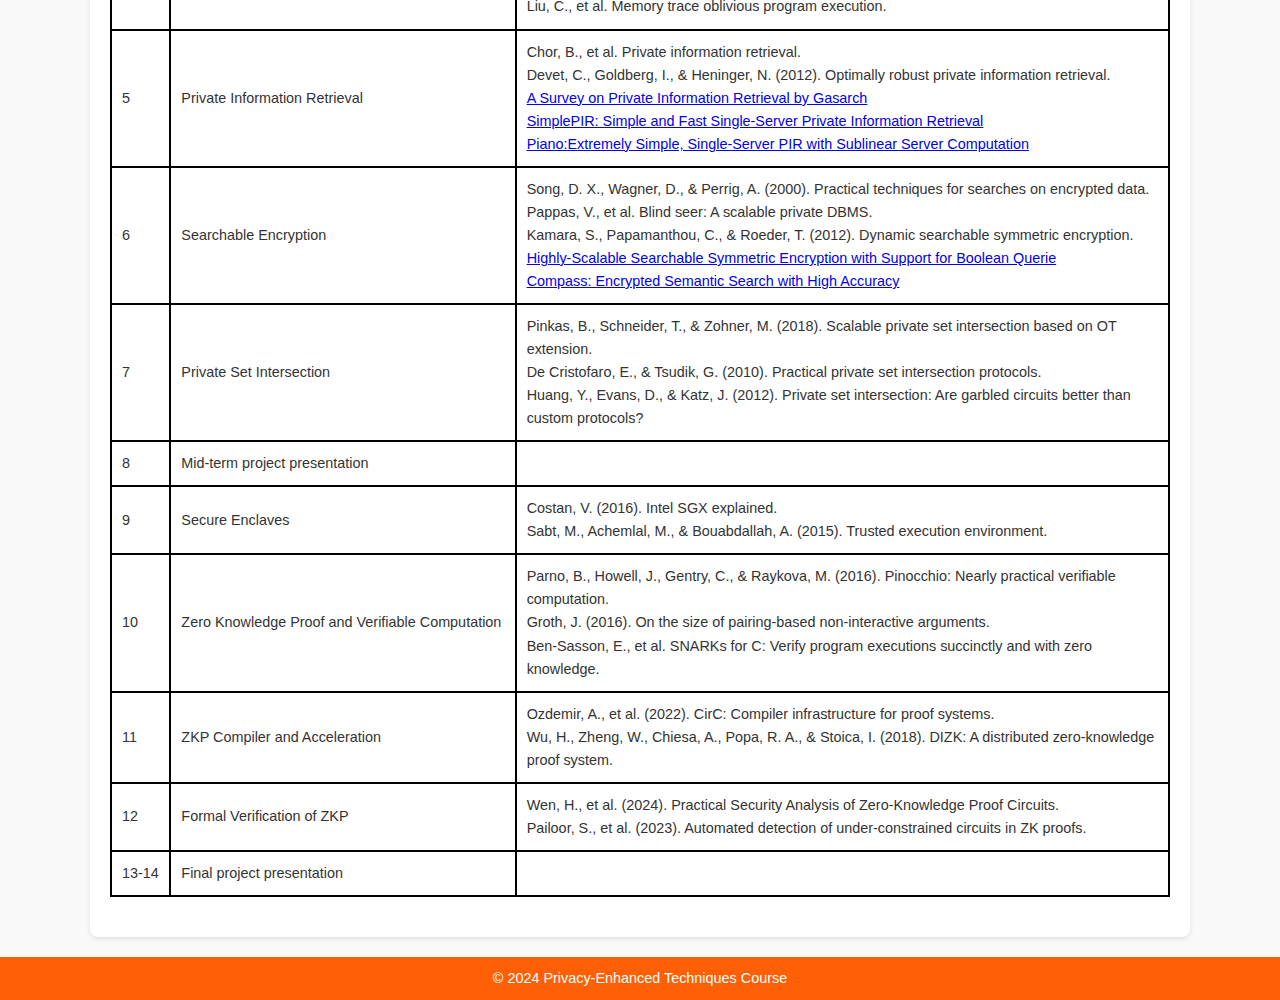
==== commit c29ee016: "some paper" ====
--- a/ece598/index.html
+++ b/ece598/index.html
@@ -227,6 +227,9 @@
                             Song, D. X., Wagner, D., & Perrig, A. (2000). Practical techniques for searches on encrypted data.<br>
                             Pappas, V., et al. Blind seer: A scalable private DBMS.<br>
                             Kamara, S., Papamanthou, C., & Roeder, T. (2012). Dynamic searchable symmetric encryption.
+                            <a href="https://eprint.iacr.org/2013/169.pdf"> Highly-Scalable Searchable Symmetric Encryption with Support for
+                                Boolean Querie </a> <br>
+                            <a href="https://eprint.iacr.org/2024/1255"> Compass: Encrypted Semantic Search with High Accuracy </a><br>
                         </td>
                     </tr>
                     <tr>
